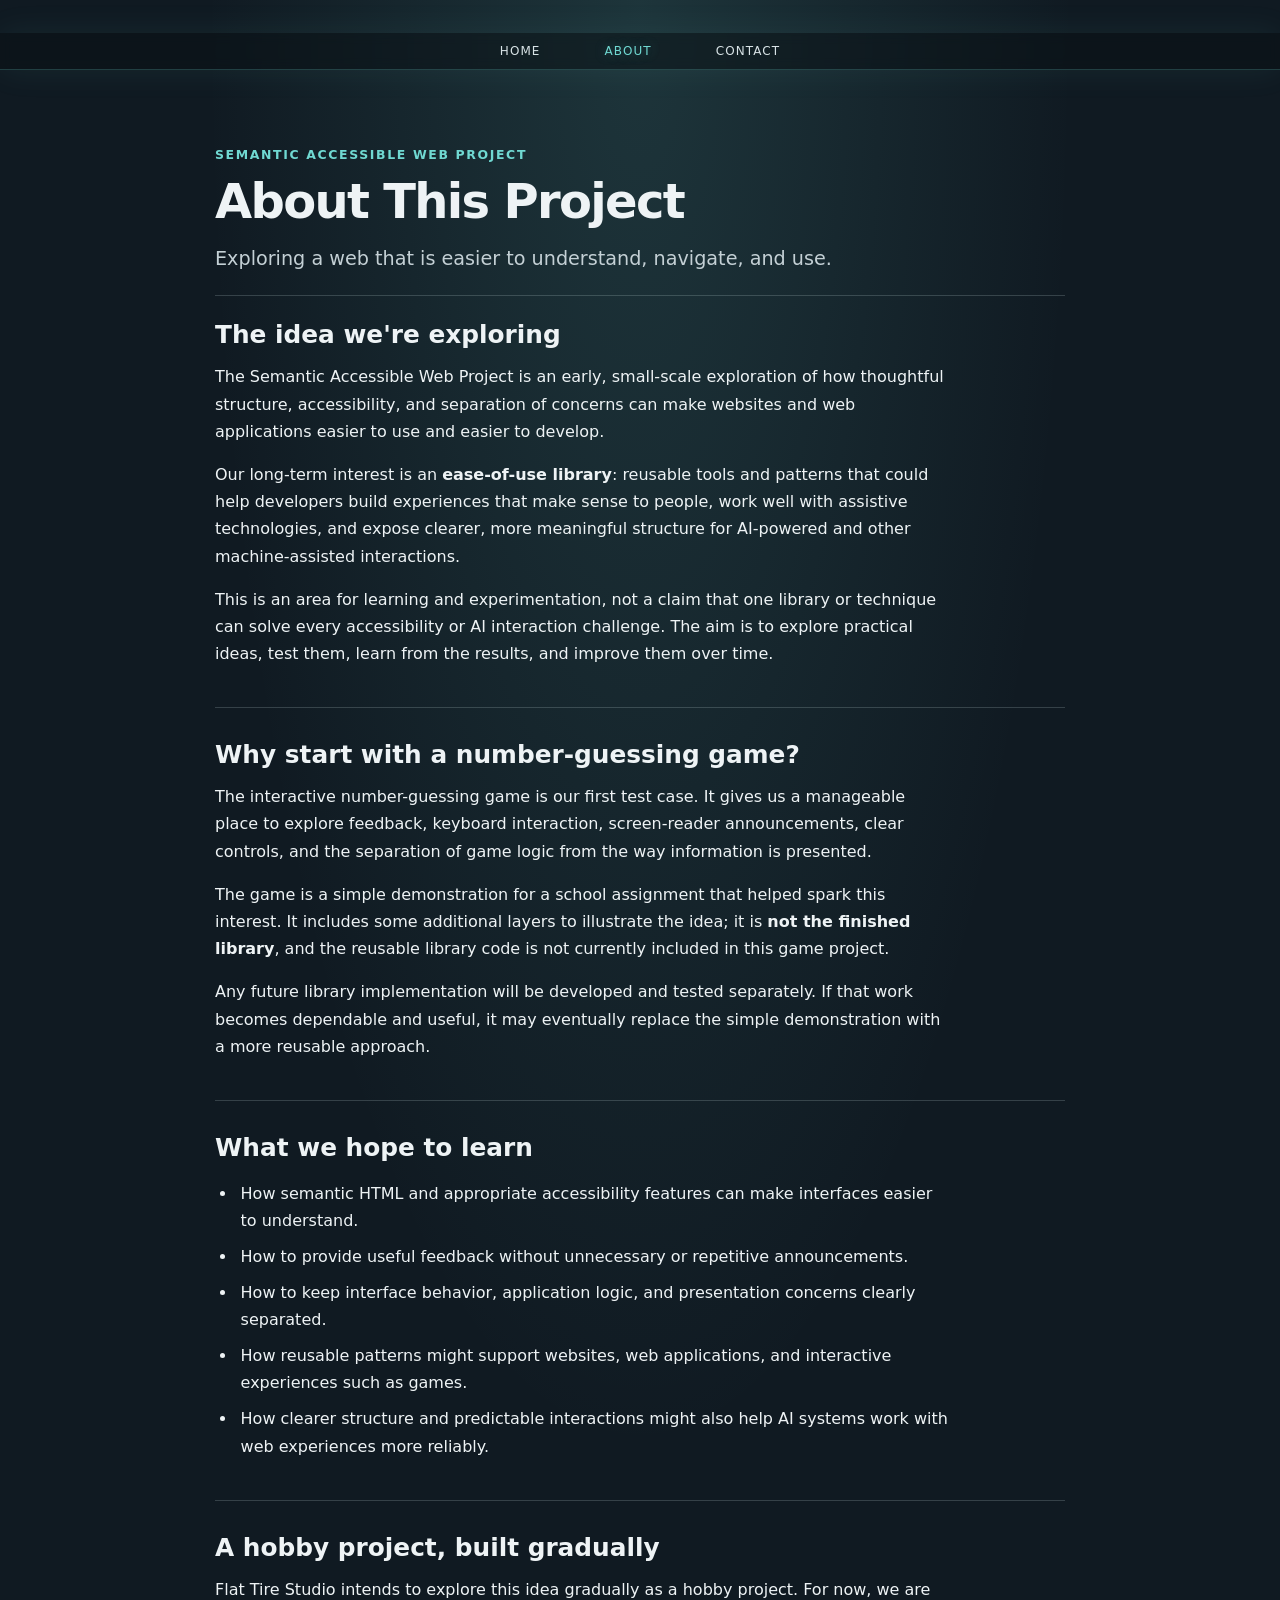
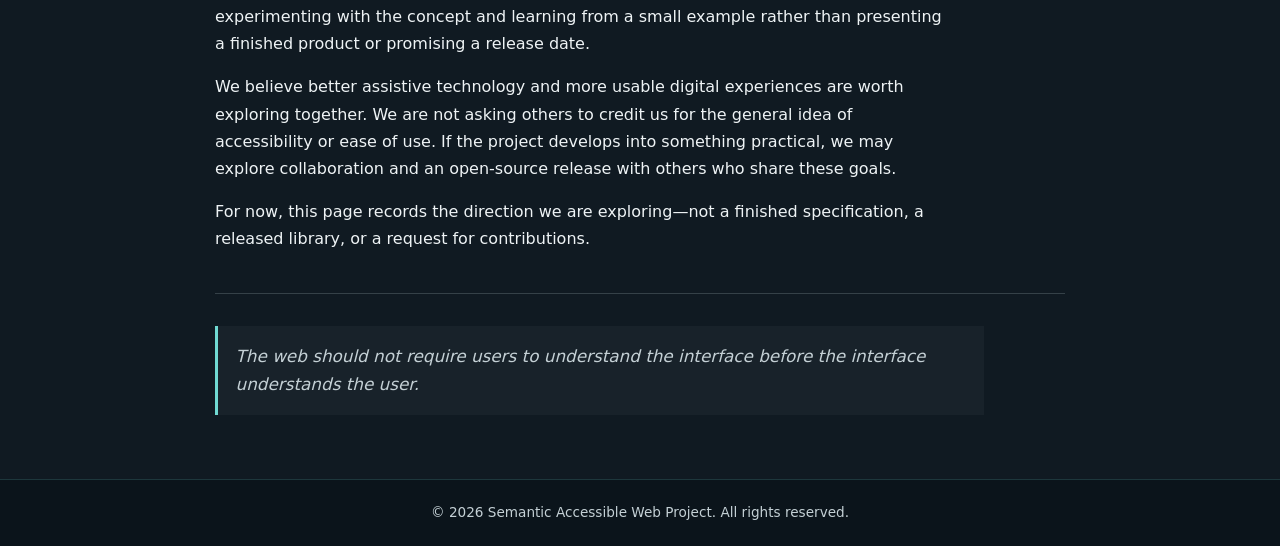
==== about.html @ ed9ac0f0 "Initial release of Semantic Accessible Web Project" ====
<!doctype html>
<html lang="en">
<head>
    <meta charset="utf-8">
    <meta name="viewport" content="width=device-width, initial-scale=1">
    <meta name="description" content="Learn about the Semantic Accessible Web Project, an early exploration of easier-to-use web experiences for people, assistive technologies, and AI.">
    <title>About | Semantic Accessible Web Project</title>
    <link rel="stylesheet" href="./info-pages.css">
</head>
<body>
    <a class="skip-link" href="#main-content">Skip to main content</a>

    <div class="top-shim" aria-hidden="true"></div>
    <nav class="subtle-nav" aria-label="Main navigation">
        <div class="nav-inner">
            <a href="./index.html">Home</a>
            <a href="./about.html" aria-current="page">About</a>
            <a href="./contact.html">Contact</a>
        </div>
    </nav>

    <header class="page-header">
        <p class="eyebrow">Semantic Accessible Web Project</p>
        <h1>About This Project</h1>
        <p class="intro">Exploring a web that is easier to understand, navigate, and use.</p>
    </header>

    <main id="main-content" class="content">
        <section aria-labelledby="purpose-heading">
            <h2 id="purpose-heading">The idea we're exploring</h2>
            <p>
                The Semantic Accessible Web Project is an early, small-scale exploration of
                how thoughtful structure, accessibility, and separation of concerns can make
                websites and web applications easier to use and easier to develop.
            </p>
            <p>
                Our long-term interest is an <strong>ease-of-use library</strong>: reusable
                tools and patterns that could help developers build experiences that make
                sense to people, work well with assistive technologies, and expose clearer,
                more meaningful structure for AI-powered and other machine-assisted
                interactions.
            </p>
            <p>
                This is an area for learning and experimentation, not a claim that one
                library or technique can solve every accessibility or AI interaction
                challenge. The aim is to explore practical ideas, test them, learn from the
                results, and improve them over time.
            </p>
        </section>

        <section aria-labelledby="game-heading">
            <h2 id="game-heading">Why start with a number-guessing game?</h2>
            <p>
                The interactive number-guessing game is our first test case. It gives us a
                manageable place to explore feedback, keyboard interaction, screen-reader
                announcements, clear controls, and the separation of game logic from the
                way information is presented.
            </p>
            <p>
                The game is a simple demonstration for a school assignment that helped spark
                this interest. It includes some additional layers to illustrate the idea;
                it is <strong>not the finished library</strong>, and the reusable library
                code is not currently included in this game project.
            </p>
            <p>
                Any future library implementation will be developed and tested separately.
                If that work becomes dependable and useful, it may eventually replace the
                simple demonstration with a more reusable approach.
            </p>
        </section>

        <section aria-labelledby="principles-heading">
            <h2 id="principles-heading">What we hope to learn</h2>
            <ul>
                <li>How semantic HTML and appropriate accessibility features can make interfaces easier to understand.</li>
                <li>How to provide useful feedback without unnecessary or repetitive announcements.</li>
                <li>How to keep interface behavior, application logic, and presentation concerns clearly separated.</li>
                <li>How reusable patterns might support websites, web applications, and interactive experiences such as games.</li>
                <li>How clearer structure and predictable interactions might also help AI systems work with web experiences more reliably.</li>
            </ul>
        </section>

        <section aria-labelledby="status-heading">
            <h2 id="status-heading">A hobby project, built gradually</h2>
            <p>
                Flat Tire Studio intends to explore this idea gradually as a hobby project.
                For now, we are experimenting with the concept and learning from a small
                example rather than presenting a finished product or promising a release
                date.
            </p>
            <p>
                We believe better assistive technology and more usable digital experiences
                are worth exploring together. We are not asking others to credit us for the
                general idea of accessibility or ease of use. If the project develops into
                something practical, we may explore collaboration and an open-source release
                with others who share these goals.
            </p>
            <p>
                For now, this page records the direction we are exploring—not a finished
                specification, a released library, or a request for contributions.
            </p>
        </section>

        <p class="closing-note">
            The web should not require users to understand the interface before the interface
            understands the user.
        </p>
    </main>

    <footer class="site-footer">
        <p>© 2026 Semantic Accessible Web Project. All rights reserved.</p>
    </footer>
</body>
</html>
---- info-pages.css ----
/*
 * SEMANTIC ACCESSIBLE WEB PROJECT
 * Supporting styles for about.html and contact.html
 *
 * These pages intentionally use a quieter, more neutral layout than the game.
 * The navigation and footer borrow only a few subtle visual cues from the game
 * stylesheet. Keeping these rules separate prevents game-specific styling from
 * leaking into informational pages.
 */

:root {
    color-scheme: dark;
    --page-bg: #101a22;
    --page-panel: #17252d;
    --page-text: #eef3f5;
    --page-muted: #c4d0d5;
    --page-accent: #70d9d2;
    --page-border: rgba(220, 240, 240, 0.18);
    --page-glow: rgba(112, 217, 210, 0.14);
}

* {
    box-sizing: border-box;
}

html {
    background: var(--page-bg);
    scroll-behavior: smooth;
}

body {
    min-height: 100vh;
    margin: 0;
    display: flex;
    flex-direction: column;
    background:
        radial-gradient(ellipse at 50% 0%, var(--page-glow), transparent 48%),
        var(--page-bg);
    color: var(--page-text);
    font-family: system-ui, -apple-system, BlinkMacSystemFont, "Segoe UI", sans-serif;
    font-size: 1rem;
    line-height: 1.7;
}

a {
    color: var(--page-accent);
    text-underline-offset: 0.2em;
}

a:hover {
    text-decoration-thickness: 2px;
}

a:focus-visible {
    outline: 3px solid var(--page-accent);
    outline-offset: 4px;
    border-radius: 2px;
}

.skip-link {
    position: absolute;
    top: 0.5rem;
    left: 0.5rem;
    z-index: 1001;
    padding: 0.65rem 0.9rem;
    transform: translateY(-160%);
    background: #ffffff;
    color: #101a22;
    border-radius: 0.25rem;
    font-weight: 700;
}

.skip-link:focus {
    transform: translateY(0);
}

/* Creates breathing room beneath the absolutely positioned navigation. */
.top-shim {
    height: 4.5rem;
    flex: 0 0 auto;
}

/* Subtle navigation inspired by the game's navigation, without game styling. */
.subtle-nav {
    position: absolute;
    top: 33px;
    left: 0;
    z-index: 999;
    width: 100%;
    min-height: 22px;
    padding: 0.25rem 0.75rem;
    background: rgba(10, 16, 20, 0.48);
    border-bottom: 1px solid rgba(112, 217, 210, 0.22);
    box-shadow: 0 0 34px rgba(112, 217, 210, 0.08);
    backdrop-filter: blur(6px);
}

.nav-inner {
    display: flex;
    flex-wrap: wrap;
    align-items: center;
    justify-content: center;
    gap: clamp(1rem, 4vw, 3rem);
}

.subtle-nav a {
    display: inline-block;
    padding: 0.25rem 0.5rem;
    color: #d8e3e6;
    font-size: 0.75rem;
    letter-spacing: 0.09em;
    text-decoration: none;
    text-transform: uppercase;
    transition: color 180ms ease, text-shadow 180ms ease;
}

.subtle-nav a:hover,
.subtle-nav a:focus-visible,
.subtle-nav a[aria-current="page"] {
    color: var(--page-accent);
    text-shadow: 0 0 12px rgba(112, 217, 210, 0.35);
}

.page-header {
    width: min(100% - 2rem, 850px);
    margin: 2rem auto 1.5rem;
    padding: clamp(1.25rem, 4vw, 2.5rem) 0 1.25rem;
    border-bottom: 1px solid var(--page-border);
}

.eyebrow {
    margin: 0 0 0.35rem;
    color: var(--page-accent);
    font-size: 0.78rem;
    font-weight: 700;
    letter-spacing: 0.13em;
    text-transform: uppercase;
}

h1,
h2 {
    line-height: 1.25;
    text-wrap: balance;
}

.page-header h1 {
    margin: 0;
    font-size: clamp(2rem, 5vw, 3rem);
    font-weight: 650;
    letter-spacing: -0.035em;
}

.intro {
    max-width: 42rem;
    margin: 0.75rem 0 0;
    color: var(--page-muted);
    font-size: clamp(1.05rem, 2vw, 1.2rem);
}

.content {
    width: min(100% - 2rem, 850px);
    margin: 0 auto;
    padding: 0 0 3rem;
    flex: 1 0 auto;
}

.content section {
    margin: 0 0 2rem;
    padding: 0 0 1.5rem;
    border-bottom: 1px solid var(--page-border);
}

.content h2 {
    margin: 0 0 0.75rem;
    font-size: clamp(1.25rem, 3vw, 1.55rem);
    font-weight: 650;
}

.content p {
    max-width: 72ch;
    margin: 0 0 1rem;
}

.content ul {
    max-width: 72ch;
    padding-left: 1.4rem;
}

.content li {
    margin: 0 0 0.55rem;
    padding-left: 0.2rem;
}

.closing-note,
.status-note {
    margin-top: 2rem;
    padding: 1rem 1.1rem;
    border-left: 3px solid var(--page-accent);
    background: rgba(255, 255, 255, 0.035);
    color: var(--page-muted);
}

.closing-note {
    font-size: 1.05rem;
    font-style: italic;
}

.contact-content {
    max-width: 850px;
}

.site-footer {
    margin-top: auto;
    padding: 1.35rem 1rem;
    border-top: 1px solid rgba(112, 217, 210, 0.18);
    background: rgba(6, 13, 17, 0.42);
}

.site-footer p {
    margin: 0;
    color: var(--page-muted);
    font-size: 0.85rem;
    text-align: center;
}

@media (max-width: 480px) {
    .top-shim {
        height: 5rem;
    }

    .subtle-nav {
        top: 12px;
        padding-inline: 0.35rem;
    }

    .nav-inner {
        gap: 0.45rem;
    }

    .subtle-nav a {
        padding: 0.35rem;
        font-size: 0.68rem;
    }

    .page-header {
        margin-top: 1.5rem;
    }
}

@media (prefers-reduced-motion: reduce) {
    html {
        scroll-behavior: auto;
    }

    *,
    *::before,
    *::after {
        transition-duration: 0.01ms !important;
        animation-duration: 0.01ms !important;
        animation-iteration-count: 1 !important;
    }
}
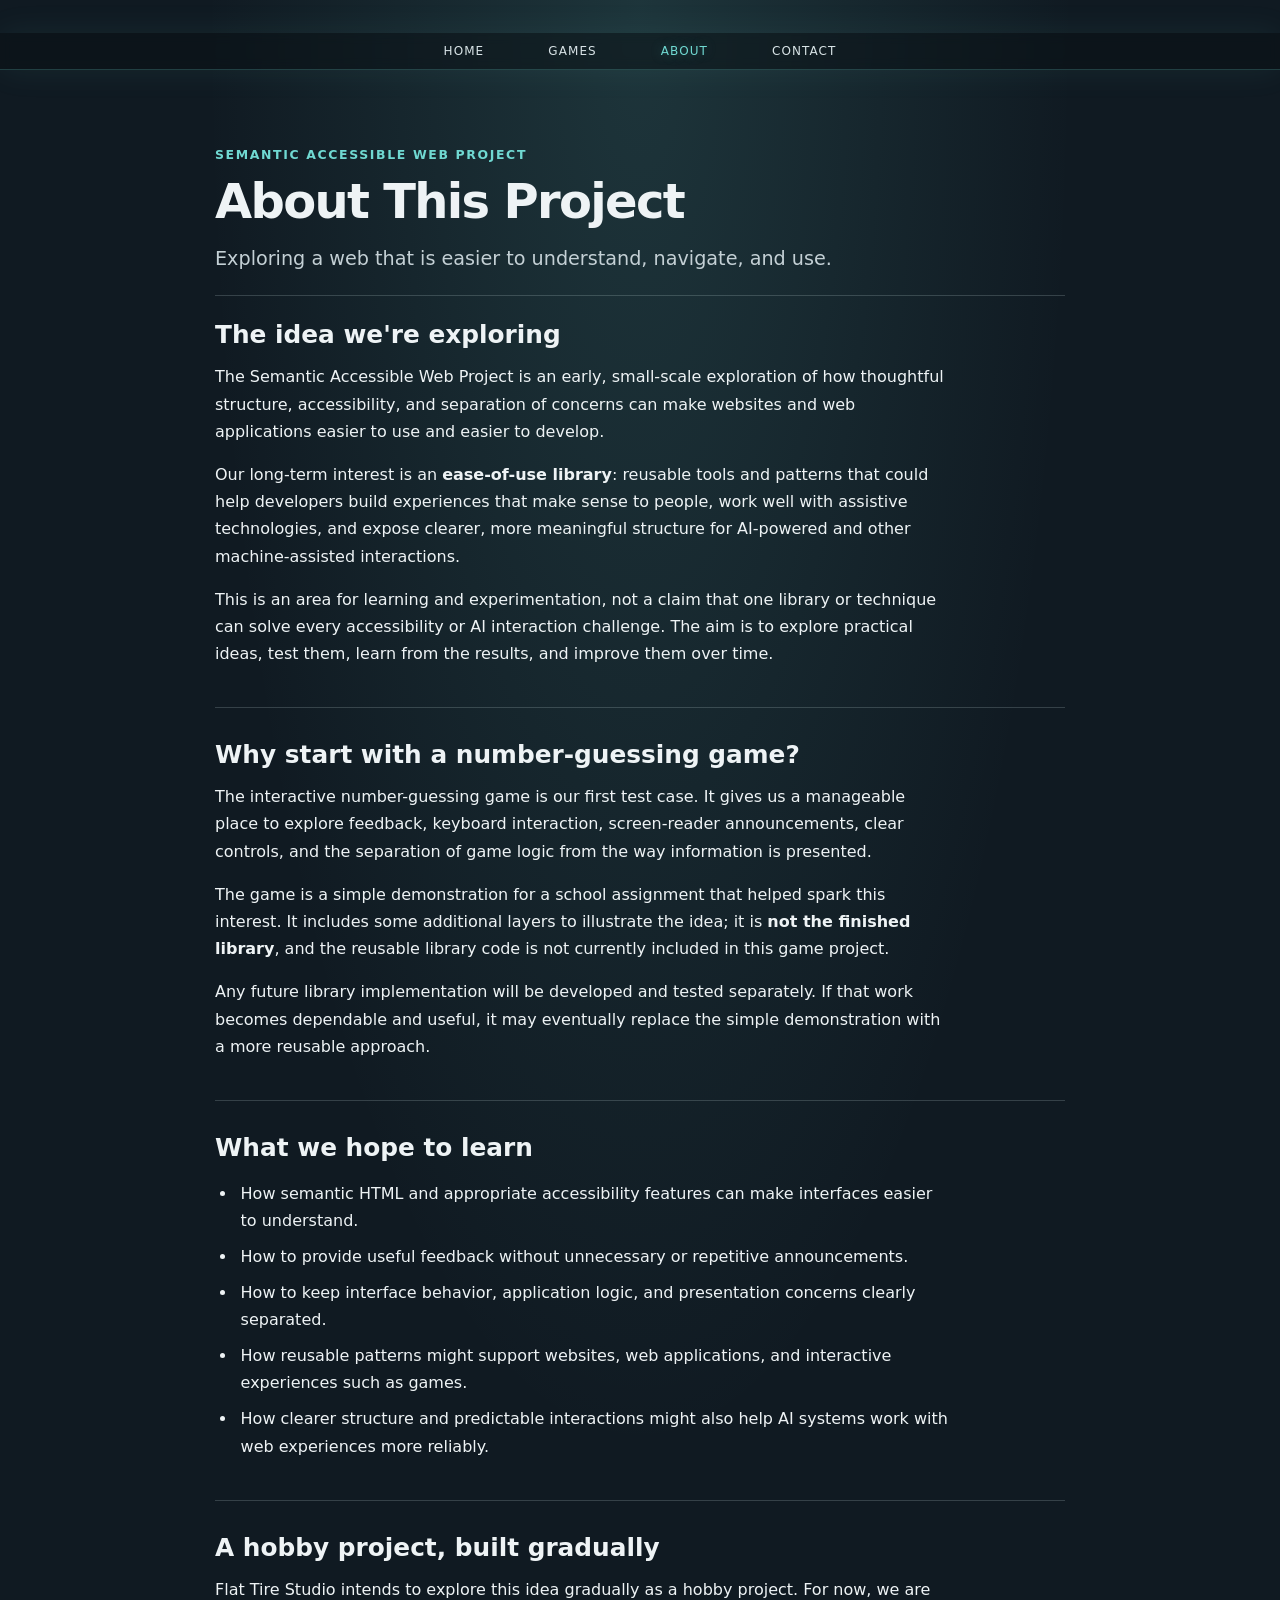
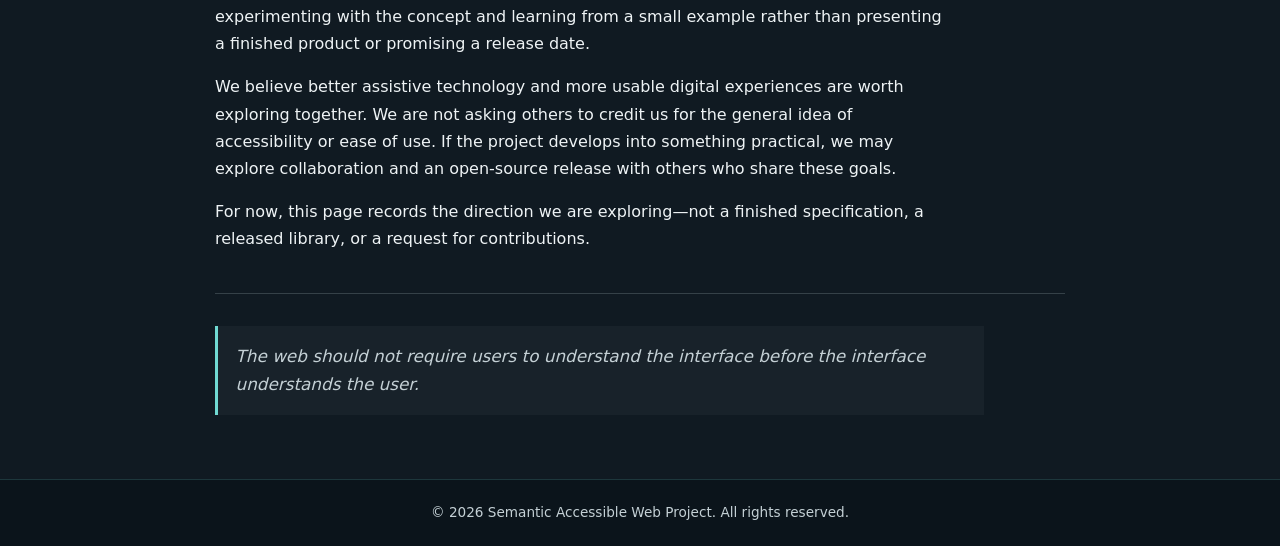
==== commit 99bc49a1: "Add a Games page and update navigation" ====
--- a/about.html
+++ b/about.html
@@ -14,6 +14,7 @@
     <nav class="subtle-nav" aria-label="Main navigation">
         <div class="nav-inner">
             <a href="./index.html">Home</a>
+            <a href="./games.html">Games</a>
             <a href="./about.html" aria-current="page">About</a>
             <a href="./contact.html">Contact</a>
         </div>
